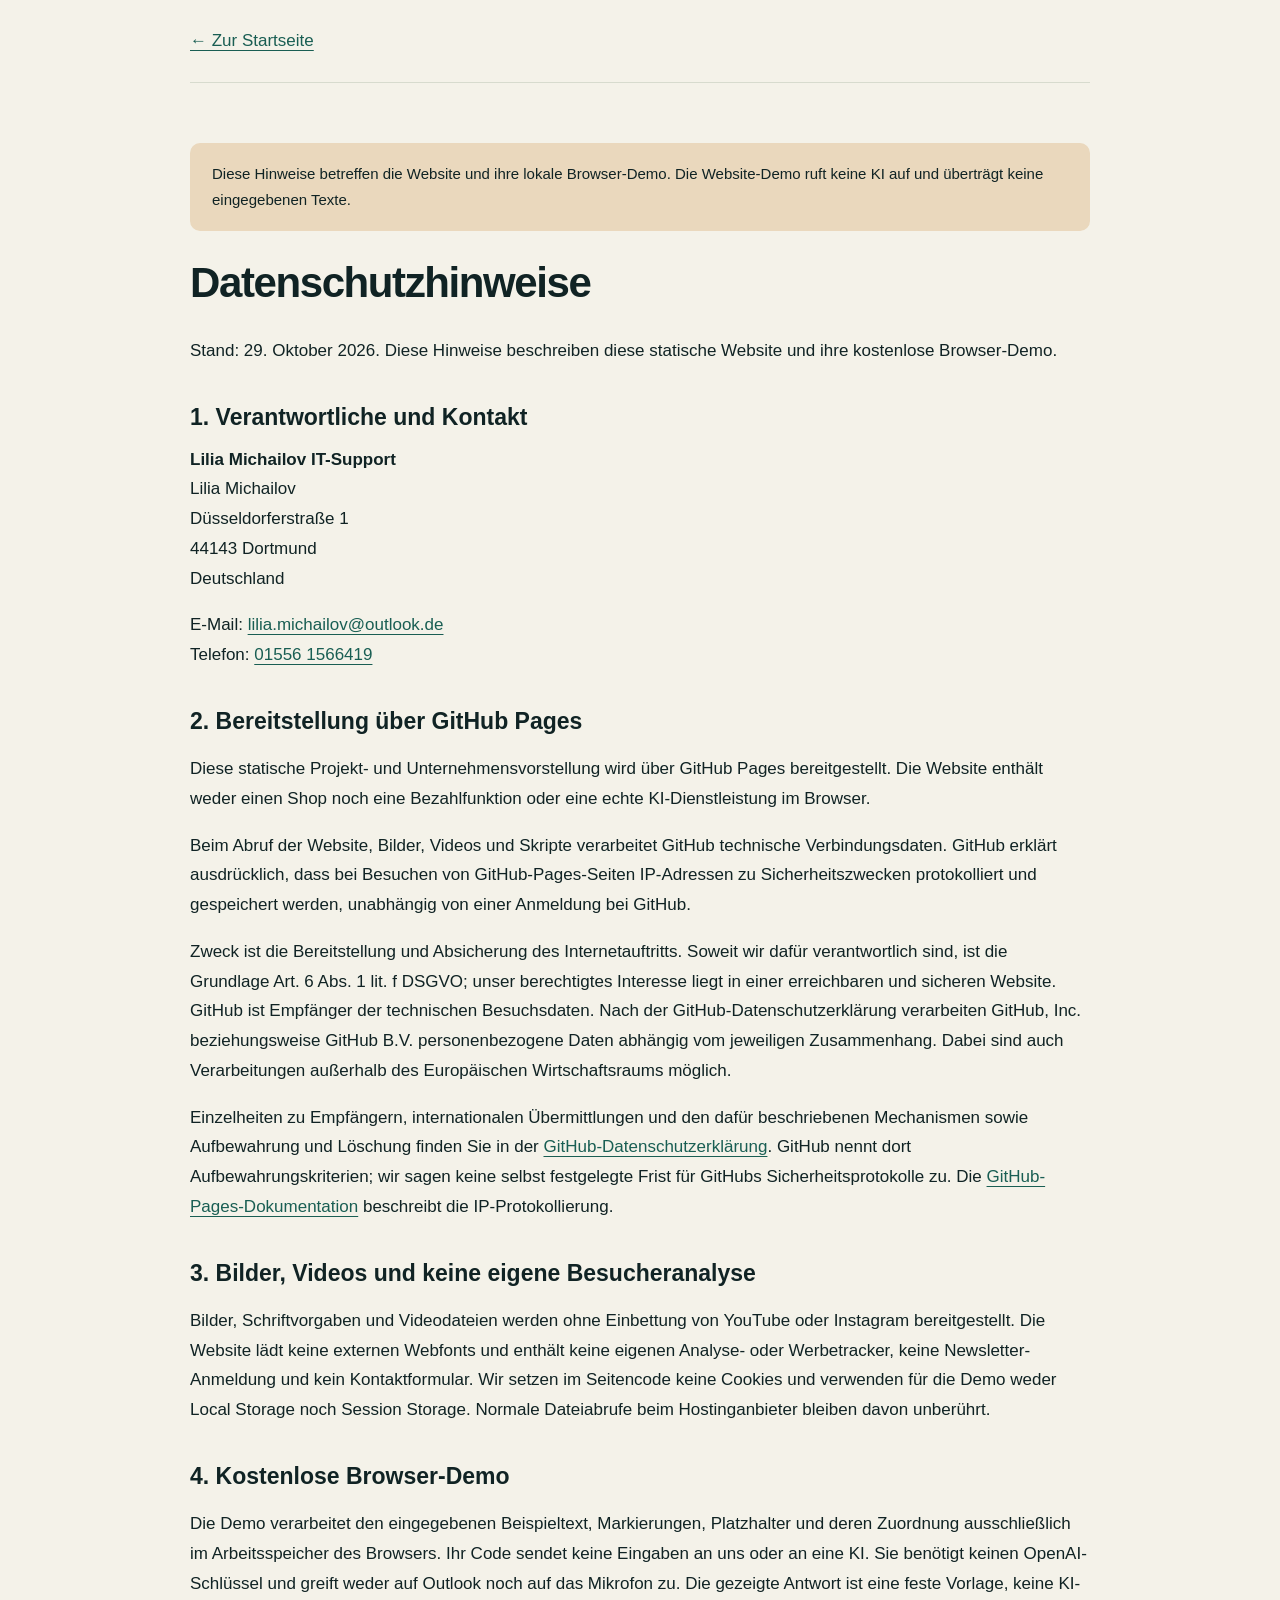
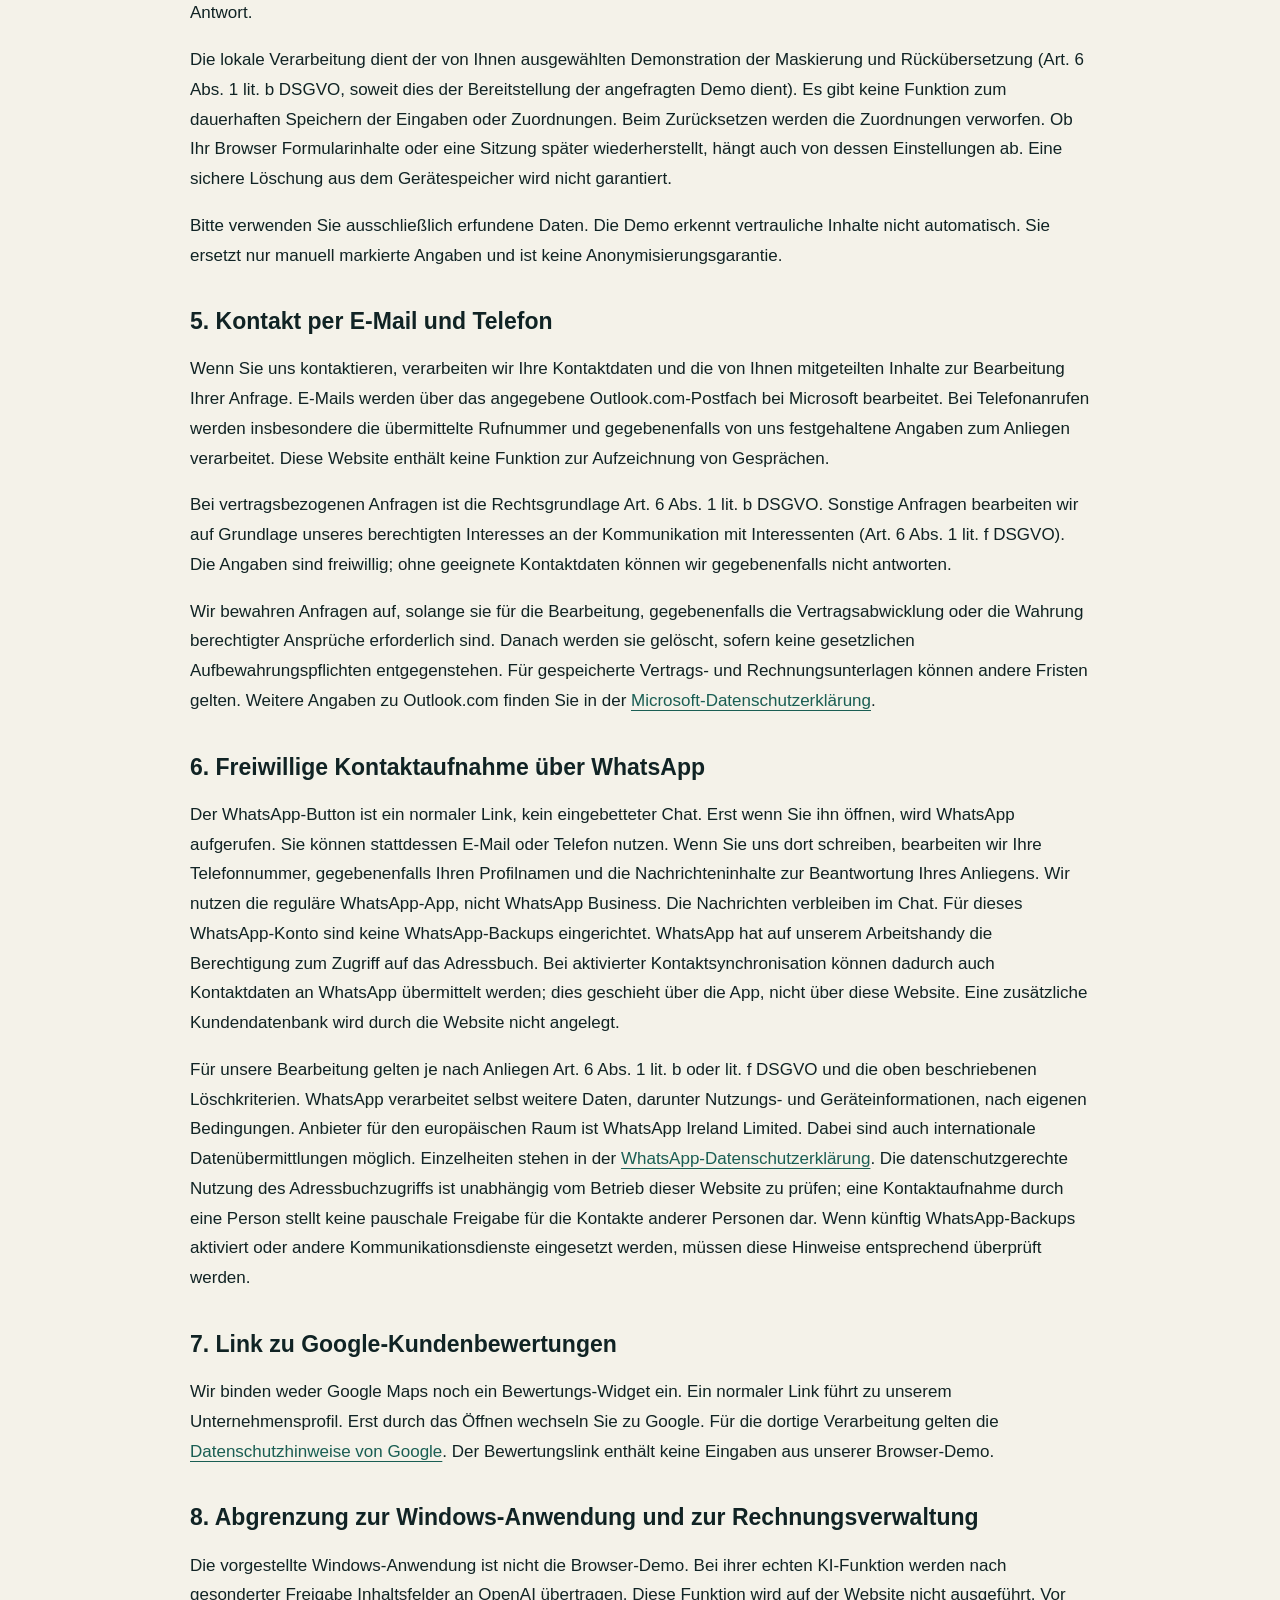
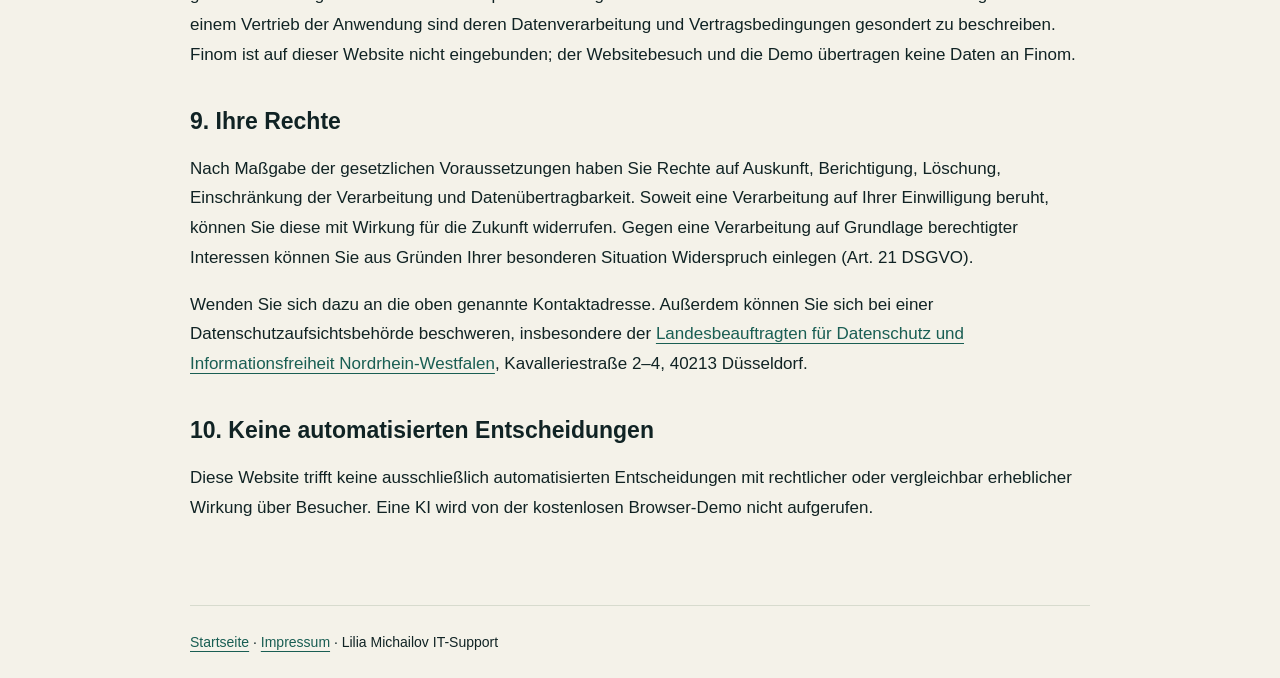
==== datenschutz.html @ 36dbfc6f "Prepare public website with imprint, privacy notice and latest demo" ====
<!doctype html>
<html lang="de"><head><meta charset="utf-8"><meta name="viewport" content="width=device-width,initial-scale=1"><meta name="theme-color" content="#102324"><title>Datenschutz · Lilia Michailov IT-Support</title>
<style>*{box-sizing:border-box}body{margin:0;background:#f4f2e9;color:#102324;font:17px/1.75 "Segoe UI",Arial,sans-serif}.wrap{width:min(900px,calc(100% - 40px));margin:auto}header{padding:26px 0;border-bottom:1px solid #d7dbce}a{color:#195e53;text-underline-offset:4px;overflow-wrap:anywhere}main{padding:45px 0 65px}h1{font-size:42px;line-height:1.15;letter-spacing:-1.4px}h2{font-size:23px;line-height:1.4;margin:35px 0 12px}address{font-style:normal}.notice{padding:18px 22px;background:#ead8bd;border-radius:10px;font-size:15px}footer{border-top:1px solid #d7dbce;padding:24px 0;font-size:14px}a:focus-visible{outline:3px solid #a7793b;outline-offset:4px}</style></head>
<body><header class="wrap"><a href="index.html">← Zur Startseite</a></header><main class="wrap">
<p class="notice">Diese Hinweise betreffen die Website und ihre lokale Browser-Demo. Die Website-Demo ruft keine KI auf und überträgt keine eingegebenen Texte.</p>
<h1>Datenschutzhinweise</h1><p>Stand: 29. Oktober 2026. Diese Hinweise beschreiben diese statische Website und ihre kostenlose Browser-Demo.</p>
<h2>1. Verantwortliche und Kontakt</h2><address><strong>Lilia Michailov IT-Support</strong><br>Lilia Michailov<br>Düsseldorferstraße 1<br>44143 Dortmund<br>Deutschland</address><p>E-Mail: <a href="mailto:lilia.michailov@outlook.de">lilia.michailov@outlook.de</a><br>Telefon: <a href="tel:+4915561566419">01556 1566419</a></p>
<h2>2. Bereitstellung über GitHub Pages</h2><p>Diese statische Projekt- und Unternehmensvorstellung wird über GitHub Pages bereitgestellt. Die Website enthält weder einen Shop noch eine Bezahlfunktion oder eine echte KI-Dienstleistung im Browser.</p><p>Beim Abruf der Website, Bilder, Videos und Skripte verarbeitet GitHub technische Verbindungsdaten. GitHub erklärt ausdrücklich, dass bei Besuchen von GitHub-Pages-Seiten IP-Adressen zu Sicherheitszwecken protokolliert und gespeichert werden, unabhängig von einer Anmeldung bei GitHub.</p><p>Zweck ist die Bereitstellung und Absicherung des Internetauftritts. Soweit wir dafür verantwortlich sind, ist die Grundlage Art. 6 Abs. 1 lit. f DSGVO; unser berechtigtes Interesse liegt in einer erreichbaren und sicheren Website. GitHub ist Empfänger der technischen Besuchsdaten. Nach der GitHub-Datenschutzerklärung verarbeiten GitHub, Inc. beziehungsweise GitHub B.V. personenbezogene Daten abhängig vom jeweiligen Zusammenhang. Dabei sind auch Verarbeitungen außerhalb des Europäischen Wirtschaftsraums möglich.</p><p>Einzelheiten zu Empfängern, internationalen Übermittlungen und den dafür beschriebenen Mechanismen sowie Aufbewahrung und Löschung finden Sie in der <a href="https://docs.github.com/en/site-policy/privacy-policies/github-general-privacy-statement" target="_blank" rel="noopener noreferrer">GitHub-Datenschutzerklärung</a>. GitHub nennt dort Aufbewahrungskriterien; wir sagen keine selbst festgelegte Frist für GitHubs Sicherheitsprotokolle zu. Die <a href="https://docs.github.com/en/pages/getting-started-with-github-pages/what-is-github-pages" target="_blank" rel="noopener noreferrer">GitHub-Pages-Dokumentation</a> beschreibt die IP-Protokollierung.</p>
<h2>3. Bilder, Videos und keine eigene Besucheranalyse</h2><p>Bilder, Schriftvorgaben und Videodateien werden ohne Einbettung von YouTube oder Instagram bereitgestellt. Die Website lädt keine externen Webfonts und enthält keine eigenen Analyse- oder Werbetracker, keine Newsletter-Anmeldung und kein Kontaktformular. Wir setzen im Seitencode keine Cookies und verwenden für die Demo weder Local Storage noch Session Storage. Normale Dateiabrufe beim Hostinganbieter bleiben davon unberührt.</p>
<h2>4. Kostenlose Browser-Demo</h2><p>Die Demo verarbeitet den eingegebenen Beispieltext, Markierungen, Platzhalter und deren Zuordnung ausschließlich im Arbeitsspeicher des Browsers. Ihr Code sendet keine Eingaben an uns oder an eine KI. Sie benötigt keinen OpenAI-Schlüssel und greift weder auf Outlook noch auf das Mikrofon zu. Die gezeigte Antwort ist eine feste Vorlage, keine KI-Antwort.</p><p>Die lokale Verarbeitung dient der von Ihnen ausgewählten Demonstration der Maskierung und Rückübersetzung (Art. 6 Abs. 1 lit. b DSGVO, soweit dies der Bereitstellung der angefragten Demo dient). Es gibt keine Funktion zum dauerhaften Speichern der Eingaben oder Zuordnungen. Beim Zurücksetzen werden die Zuordnungen verworfen. Ob Ihr Browser Formularinhalte oder eine Sitzung später wiederherstellt, hängt auch von dessen Einstellungen ab. Eine sichere Löschung aus dem Gerätespeicher wird nicht garantiert.</p><p>Bitte verwenden Sie ausschließlich erfundene Daten. Die Demo erkennt vertrauliche Inhalte nicht automatisch. Sie ersetzt nur manuell markierte Angaben und ist keine Anonymisierungsgarantie.</p>
<h2>5. Kontakt per E-Mail und Telefon</h2><p>Wenn Sie uns kontaktieren, verarbeiten wir Ihre Kontaktdaten und die von Ihnen mitgeteilten Inhalte zur Bearbeitung Ihrer Anfrage. E-Mails werden über das angegebene Outlook.com-Postfach bei Microsoft bearbeitet. Bei Telefonanrufen werden insbesondere die übermittelte Rufnummer und gegebenenfalls von uns festgehaltene Angaben zum Anliegen verarbeitet. Diese Website enthält keine Funktion zur Aufzeichnung von Gesprächen.</p><p>Bei vertragsbezogenen Anfragen ist die Rechtsgrundlage Art. 6 Abs. 1 lit. b DSGVO. Sonstige Anfragen bearbeiten wir auf Grundlage unseres berechtigten Interesses an der Kommunikation mit Interessenten (Art. 6 Abs. 1 lit. f DSGVO). Die Angaben sind freiwillig; ohne geeignete Kontaktdaten können wir gegebenenfalls nicht antworten.</p><p>Wir bewahren Anfragen auf, solange sie für die Bearbeitung, gegebenenfalls die Vertragsabwicklung oder die Wahrung berechtigter Ansprüche erforderlich sind. Danach werden sie gelöscht, sofern keine gesetzlichen Aufbewahrungspflichten entgegenstehen. Für gespeicherte Vertrags- und Rechnungsunterlagen können andere Fristen gelten. Weitere Angaben zu Outlook.com finden Sie in der <a href="https://privacy.microsoft.com/de-de/privacystatement" target="_blank" rel="noopener noreferrer">Microsoft-Datenschutzerklärung</a>.</p>
<h2>6. Freiwillige Kontaktaufnahme über WhatsApp</h2><p>Der WhatsApp-Button ist ein normaler Link, kein eingebetteter Chat. Erst wenn Sie ihn öffnen, wird WhatsApp aufgerufen. Sie können stattdessen E-Mail oder Telefon nutzen. Wenn Sie uns dort schreiben, bearbeiten wir Ihre Telefonnummer, gegebenenfalls Ihren Profilnamen und die Nachrichteninhalte zur Beantwortung Ihres Anliegens. Wir nutzen die reguläre WhatsApp-App, nicht WhatsApp Business. Die Nachrichten verbleiben im Chat. Für dieses WhatsApp-Konto sind keine WhatsApp-Backups eingerichtet. WhatsApp hat auf unserem Arbeitshandy die Berechtigung zum Zugriff auf das Adressbuch. Bei aktivierter Kontaktsynchronisation können dadurch auch Kontaktdaten an WhatsApp übermittelt werden; dies geschieht über die App, nicht über diese Website. Eine zusätzliche Kundendatenbank wird durch die Website nicht angelegt.</p><p>Für unsere Bearbeitung gelten je nach Anliegen Art. 6 Abs. 1 lit. b oder lit. f DSGVO und die oben beschriebenen Löschkriterien. WhatsApp verarbeitet selbst weitere Daten, darunter Nutzungs- und Geräteinformationen, nach eigenen Bedingungen. Anbieter für den europäischen Raum ist WhatsApp Ireland Limited. Dabei sind auch internationale Datenübermittlungen möglich. Einzelheiten stehen in der <a href="https://www.whatsapp.com/legal/privacy-policy-eea" target="_blank" rel="noopener noreferrer">WhatsApp-Datenschutzerklärung</a>. Die datenschutzgerechte Nutzung des Adressbuchzugriffs ist unabhängig vom Betrieb dieser Website zu prüfen; eine Kontaktaufnahme durch eine Person stellt keine pauschale Freigabe für die Kontakte anderer Personen dar. Wenn künftig WhatsApp-Backups aktiviert oder andere Kommunikationsdienste eingesetzt werden, müssen diese Hinweise entsprechend überprüft werden.</p>
<h2>7. Link zu Google-Kundenbewertungen</h2><p>Wir binden weder Google Maps noch ein Bewertungs-Widget ein. Ein normaler Link führt zu unserem Unternehmensprofil. Erst durch das Öffnen wechseln Sie zu Google. Für die dortige Verarbeitung gelten die <a href="https://policies.google.com/privacy?hl=de" target="_blank" rel="noopener noreferrer">Datenschutzhinweise von Google</a>. Der Bewertungslink enthält keine Eingaben aus unserer Browser-Demo.</p>
<h2>8. Abgrenzung zur Windows-Anwendung und zur Rechnungsverwaltung</h2><p>Die vorgestellte Windows-Anwendung ist nicht die Browser-Demo. Bei ihrer echten KI-Funktion werden nach gesonderter Freigabe Inhaltsfelder an OpenAI übertragen. Diese Funktion wird auf der Website nicht ausgeführt. Vor einem Vertrieb der Anwendung sind deren Datenverarbeitung und Vertragsbedingungen gesondert zu beschreiben. Finom ist auf dieser Website nicht eingebunden; der Websitebesuch und die Demo übertragen keine Daten an Finom.</p>
<h2>9. Ihre Rechte</h2><p>Nach Maßgabe der gesetzlichen Voraussetzungen haben Sie Rechte auf Auskunft, Berichtigung, Löschung, Einschränkung der Verarbeitung und Datenübertragbarkeit. Soweit eine Verarbeitung auf Ihrer Einwilligung beruht, können Sie diese mit Wirkung für die Zukunft widerrufen. Gegen eine Verarbeitung auf Grundlage berechtigter Interessen können Sie aus Gründen Ihrer besonderen Situation Widerspruch einlegen (Art. 21 DSGVO).</p><p>Wenden Sie sich dazu an die oben genannte Kontaktadresse. Außerdem können Sie sich bei einer Datenschutzaufsichtsbehörde beschweren, insbesondere der <a href="https://www.ldi.nrw.de/" target="_blank" rel="noopener noreferrer">Landesbeauftragten für Datenschutz und Informationsfreiheit Nordrhein-Westfalen</a>, Kavalleriestraße 2–4, 40213 Düsseldorf.</p>
<h2>10. Keine automatisierten Entscheidungen</h2><p>Diese Website trifft keine ausschließlich automatisierten Entscheidungen mit rechtlicher oder vergleichbar erheblicher Wirkung über Besucher. Eine KI wird von der kostenlosen Browser-Demo nicht aufgerufen.</p>
</main><footer class="wrap"><a href="index.html">Startseite</a> · <a href="impressum.html">Impressum</a> · Lilia Michailov IT-Support</footer></body></html>
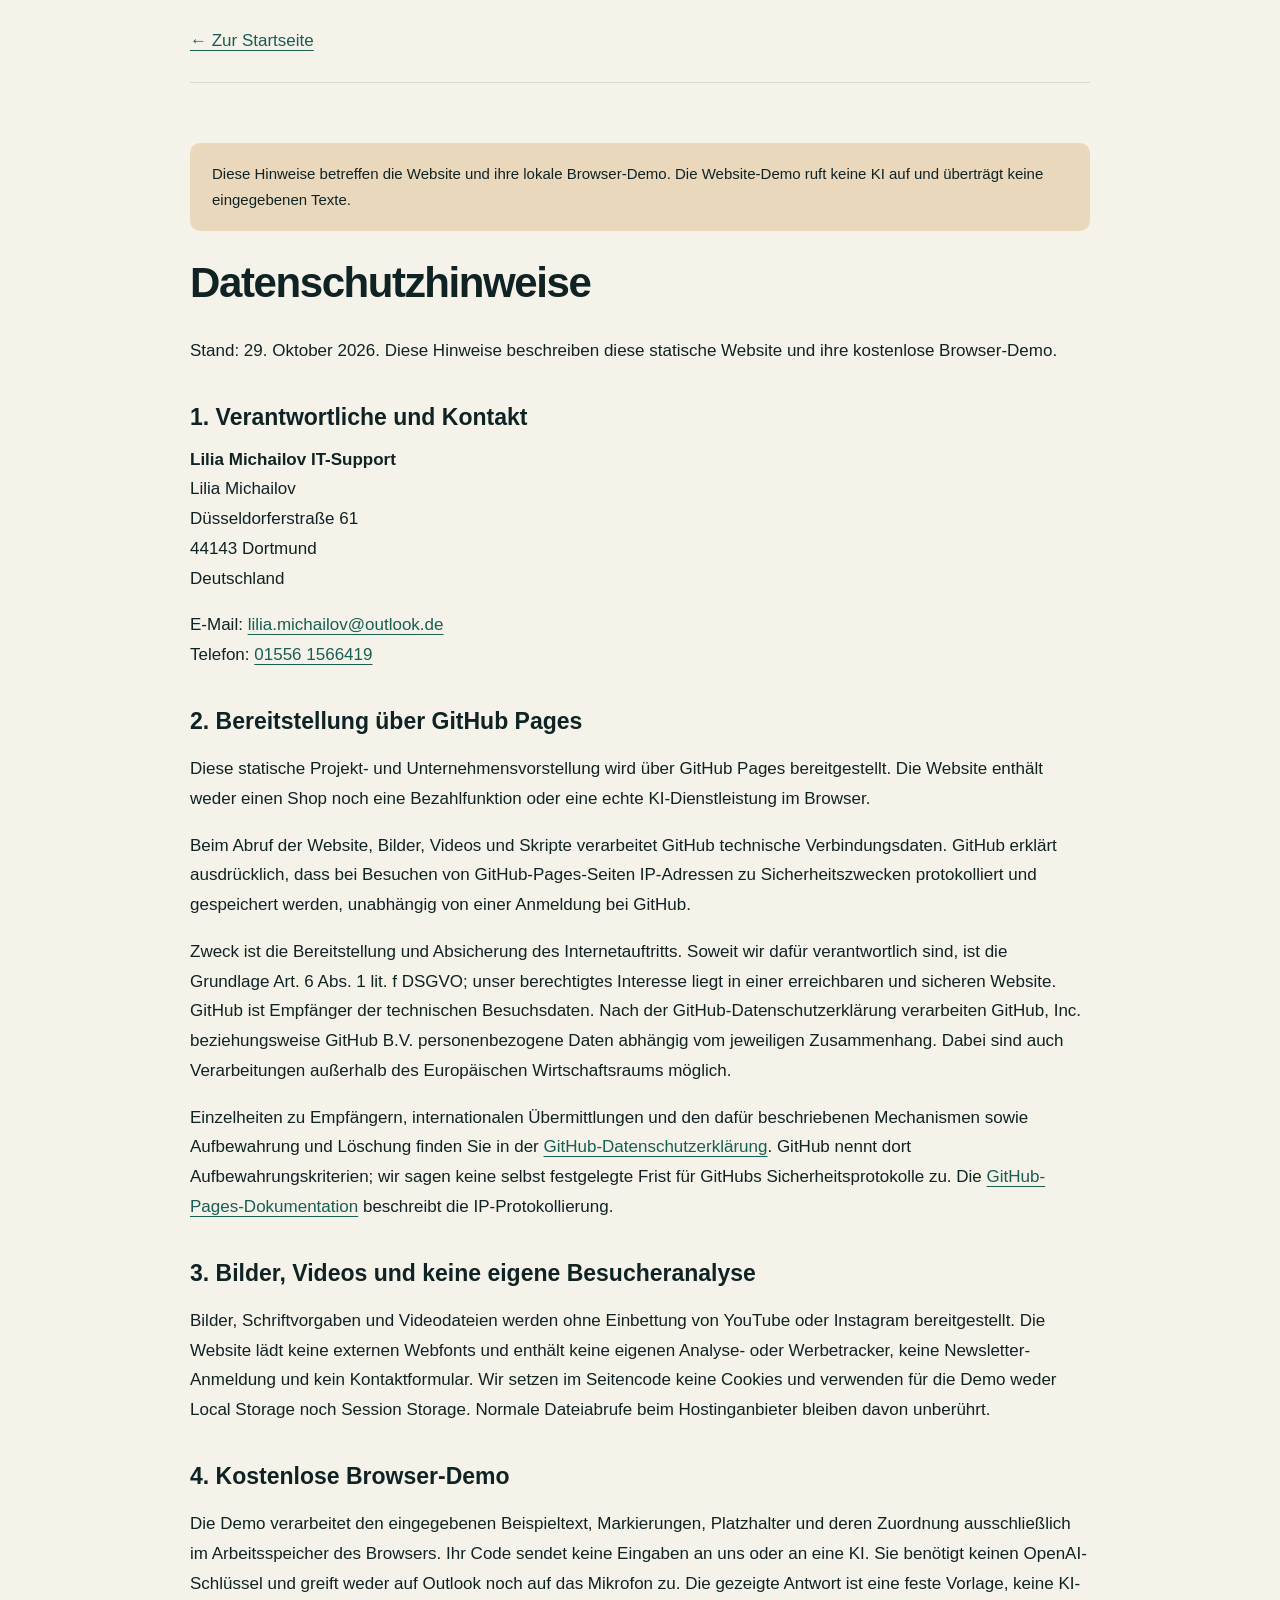
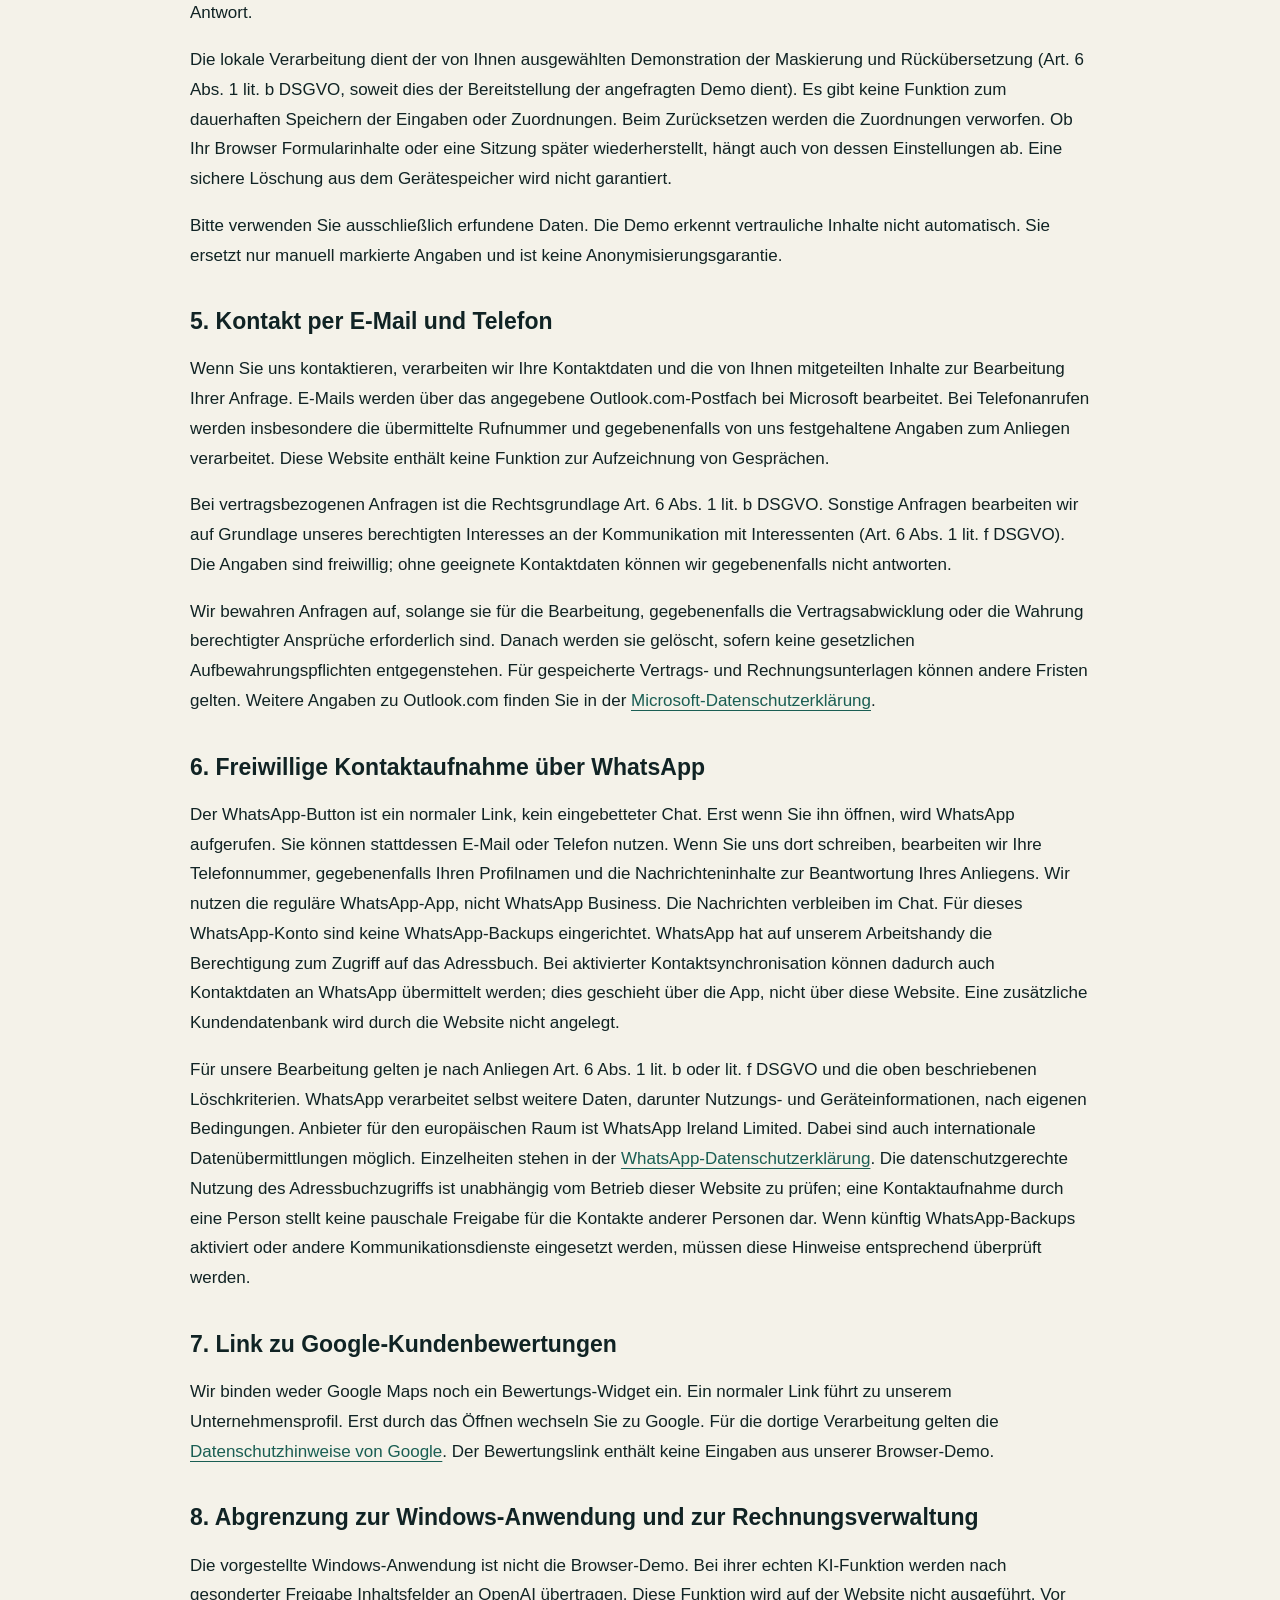
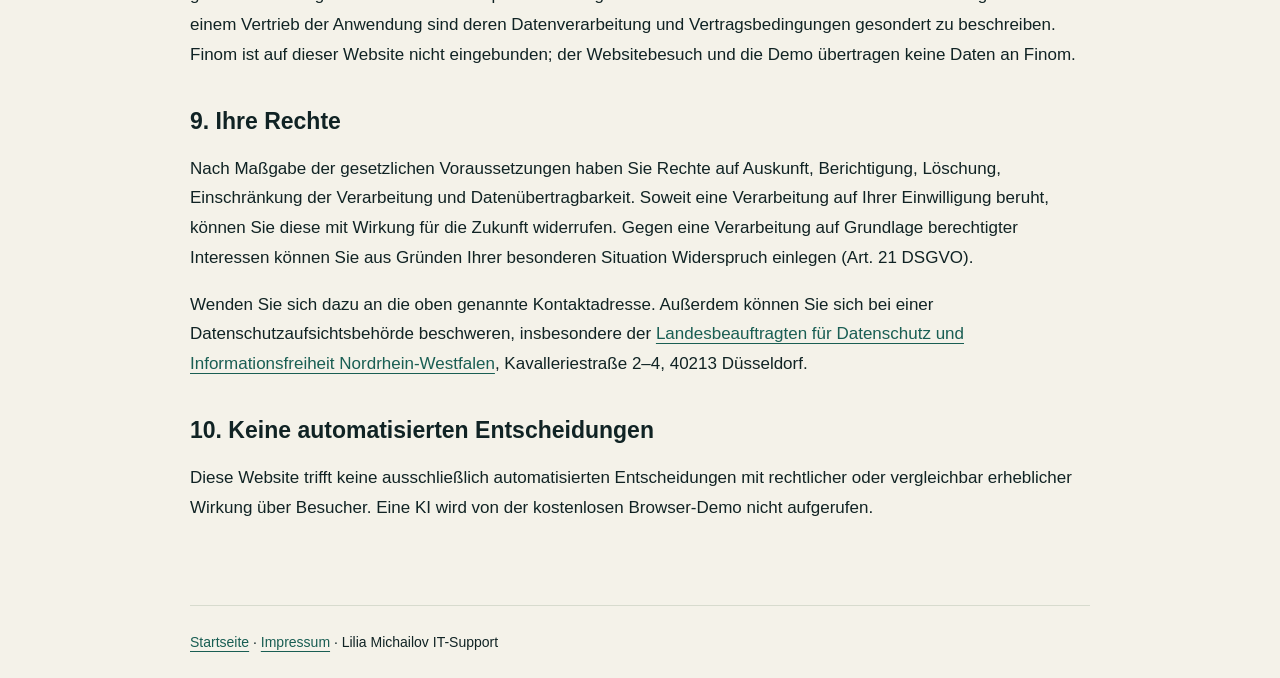
==== commit 05836c46: "Correct business address to house number 61" ====
--- a/datenschutz.html
+++ b/datenschutz.html
@@ -4,7 +4,7 @@
 <body><header class="wrap"><a href="index.html">← Zur Startseite</a></header><main class="wrap">
 <p class="notice">Diese Hinweise betreffen die Website und ihre lokale Browser-Demo. Die Website-Demo ruft keine KI auf und überträgt keine eingegebenen Texte.</p>
 <h1>Datenschutzhinweise</h1><p>Stand: 29. Oktober 2026. Diese Hinweise beschreiben diese statische Website und ihre kostenlose Browser-Demo.</p>
-<h2>1. Verantwortliche und Kontakt</h2><address><strong>Lilia Michailov IT-Support</strong><br>Lilia Michailov<br>Düsseldorferstraße 1<br>44143 Dortmund<br>Deutschland</address><p>E-Mail: <a href="mailto:lilia.michailov@outlook.de">lilia.michailov@outlook.de</a><br>Telefon: <a href="tel:+4915561566419">01556 1566419</a></p>
+<h2>1. Verantwortliche und Kontakt</h2><address><strong>Lilia Michailov IT-Support</strong><br>Lilia Michailov<br>Düsseldorferstraße 61<br>44143 Dortmund<br>Deutschland</address><p>E-Mail: <a href="mailto:lilia.michailov@outlook.de">lilia.michailov@outlook.de</a><br>Telefon: <a href="tel:+4915561566419">01556 1566419</a></p>
 <h2>2. Bereitstellung über GitHub Pages</h2><p>Diese statische Projekt- und Unternehmensvorstellung wird über GitHub Pages bereitgestellt. Die Website enthält weder einen Shop noch eine Bezahlfunktion oder eine echte KI-Dienstleistung im Browser.</p><p>Beim Abruf der Website, Bilder, Videos und Skripte verarbeitet GitHub technische Verbindungsdaten. GitHub erklärt ausdrücklich, dass bei Besuchen von GitHub-Pages-Seiten IP-Adressen zu Sicherheitszwecken protokolliert und gespeichert werden, unabhängig von einer Anmeldung bei GitHub.</p><p>Zweck ist die Bereitstellung und Absicherung des Internetauftritts. Soweit wir dafür verantwortlich sind, ist die Grundlage Art. 6 Abs. 1 lit. f DSGVO; unser berechtigtes Interesse liegt in einer erreichbaren und sicheren Website. GitHub ist Empfänger der technischen Besuchsdaten. Nach der GitHub-Datenschutzerklärung verarbeiten GitHub, Inc. beziehungsweise GitHub B.V. personenbezogene Daten abhängig vom jeweiligen Zusammenhang. Dabei sind auch Verarbeitungen außerhalb des Europäischen Wirtschaftsraums möglich.</p><p>Einzelheiten zu Empfängern, internationalen Übermittlungen und den dafür beschriebenen Mechanismen sowie Aufbewahrung und Löschung finden Sie in der <a href="https://docs.github.com/en/site-policy/privacy-policies/github-general-privacy-statement" target="_blank" rel="noopener noreferrer">GitHub-Datenschutzerklärung</a>. GitHub nennt dort Aufbewahrungskriterien; wir sagen keine selbst festgelegte Frist für GitHubs Sicherheitsprotokolle zu. Die <a href="https://docs.github.com/en/pages/getting-started-with-github-pages/what-is-github-pages" target="_blank" rel="noopener noreferrer">GitHub-Pages-Dokumentation</a> beschreibt die IP-Protokollierung.</p>
 <h2>3. Bilder, Videos und keine eigene Besucheranalyse</h2><p>Bilder, Schriftvorgaben und Videodateien werden ohne Einbettung von YouTube oder Instagram bereitgestellt. Die Website lädt keine externen Webfonts und enthält keine eigenen Analyse- oder Werbetracker, keine Newsletter-Anmeldung und kein Kontaktformular. Wir setzen im Seitencode keine Cookies und verwenden für die Demo weder Local Storage noch Session Storage. Normale Dateiabrufe beim Hostinganbieter bleiben davon unberührt.</p>
 <h2>4. Kostenlose Browser-Demo</h2><p>Die Demo verarbeitet den eingegebenen Beispieltext, Markierungen, Platzhalter und deren Zuordnung ausschließlich im Arbeitsspeicher des Browsers. Ihr Code sendet keine Eingaben an uns oder an eine KI. Sie benötigt keinen OpenAI-Schlüssel und greift weder auf Outlook noch auf das Mikrofon zu. Die gezeigte Antwort ist eine feste Vorlage, keine KI-Antwort.</p><p>Die lokale Verarbeitung dient der von Ihnen ausgewählten Demonstration der Maskierung und Rückübersetzung (Art. 6 Abs. 1 lit. b DSGVO, soweit dies der Bereitstellung der angefragten Demo dient). Es gibt keine Funktion zum dauerhaften Speichern der Eingaben oder Zuordnungen. Beim Zurücksetzen werden die Zuordnungen verworfen. Ob Ihr Browser Formularinhalte oder eine Sitzung später wiederherstellt, hängt auch von dessen Einstellungen ab. Eine sichere Löschung aus dem Gerätespeicher wird nicht garantiert.</p><p>Bitte verwenden Sie ausschließlich erfundene Daten. Die Demo erkennt vertrauliche Inhalte nicht automatisch. Sie ersetzt nur manuell markierte Angaben und ist keine Anonymisierungsgarantie.</p>
